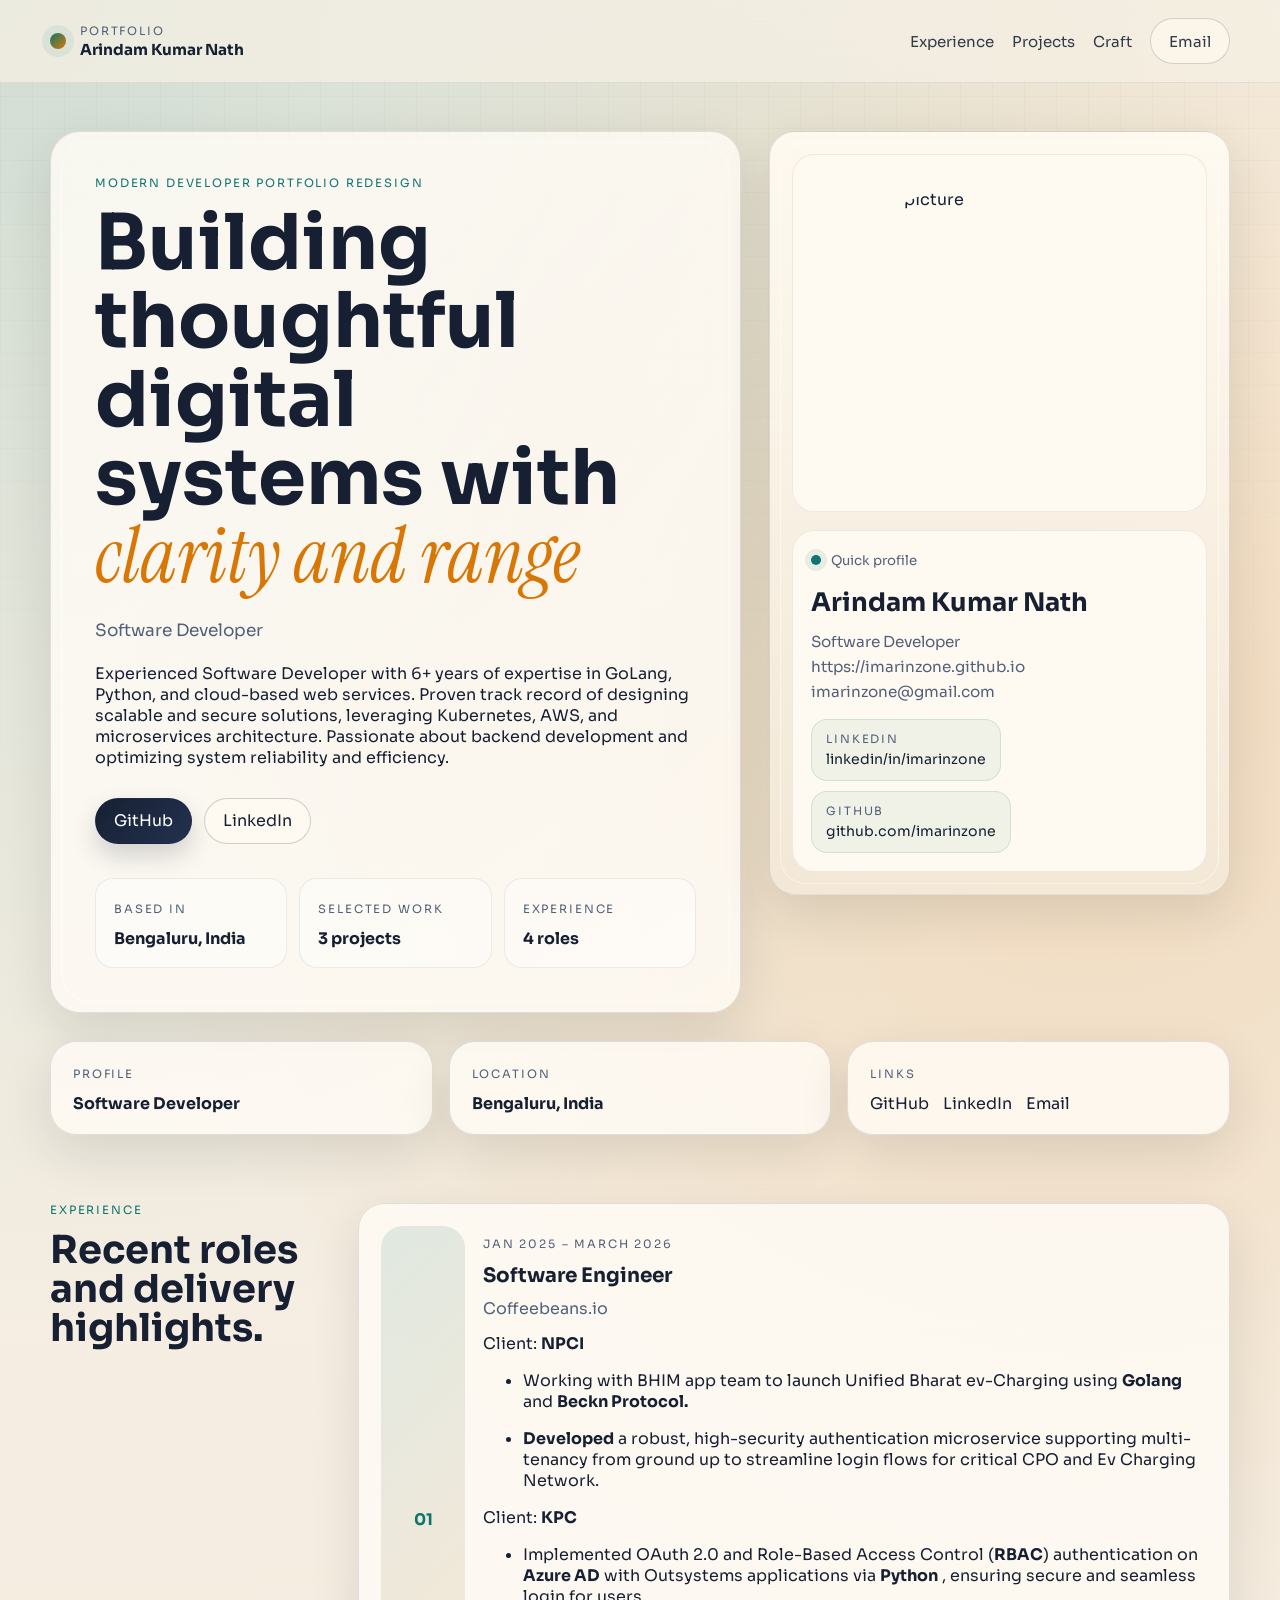
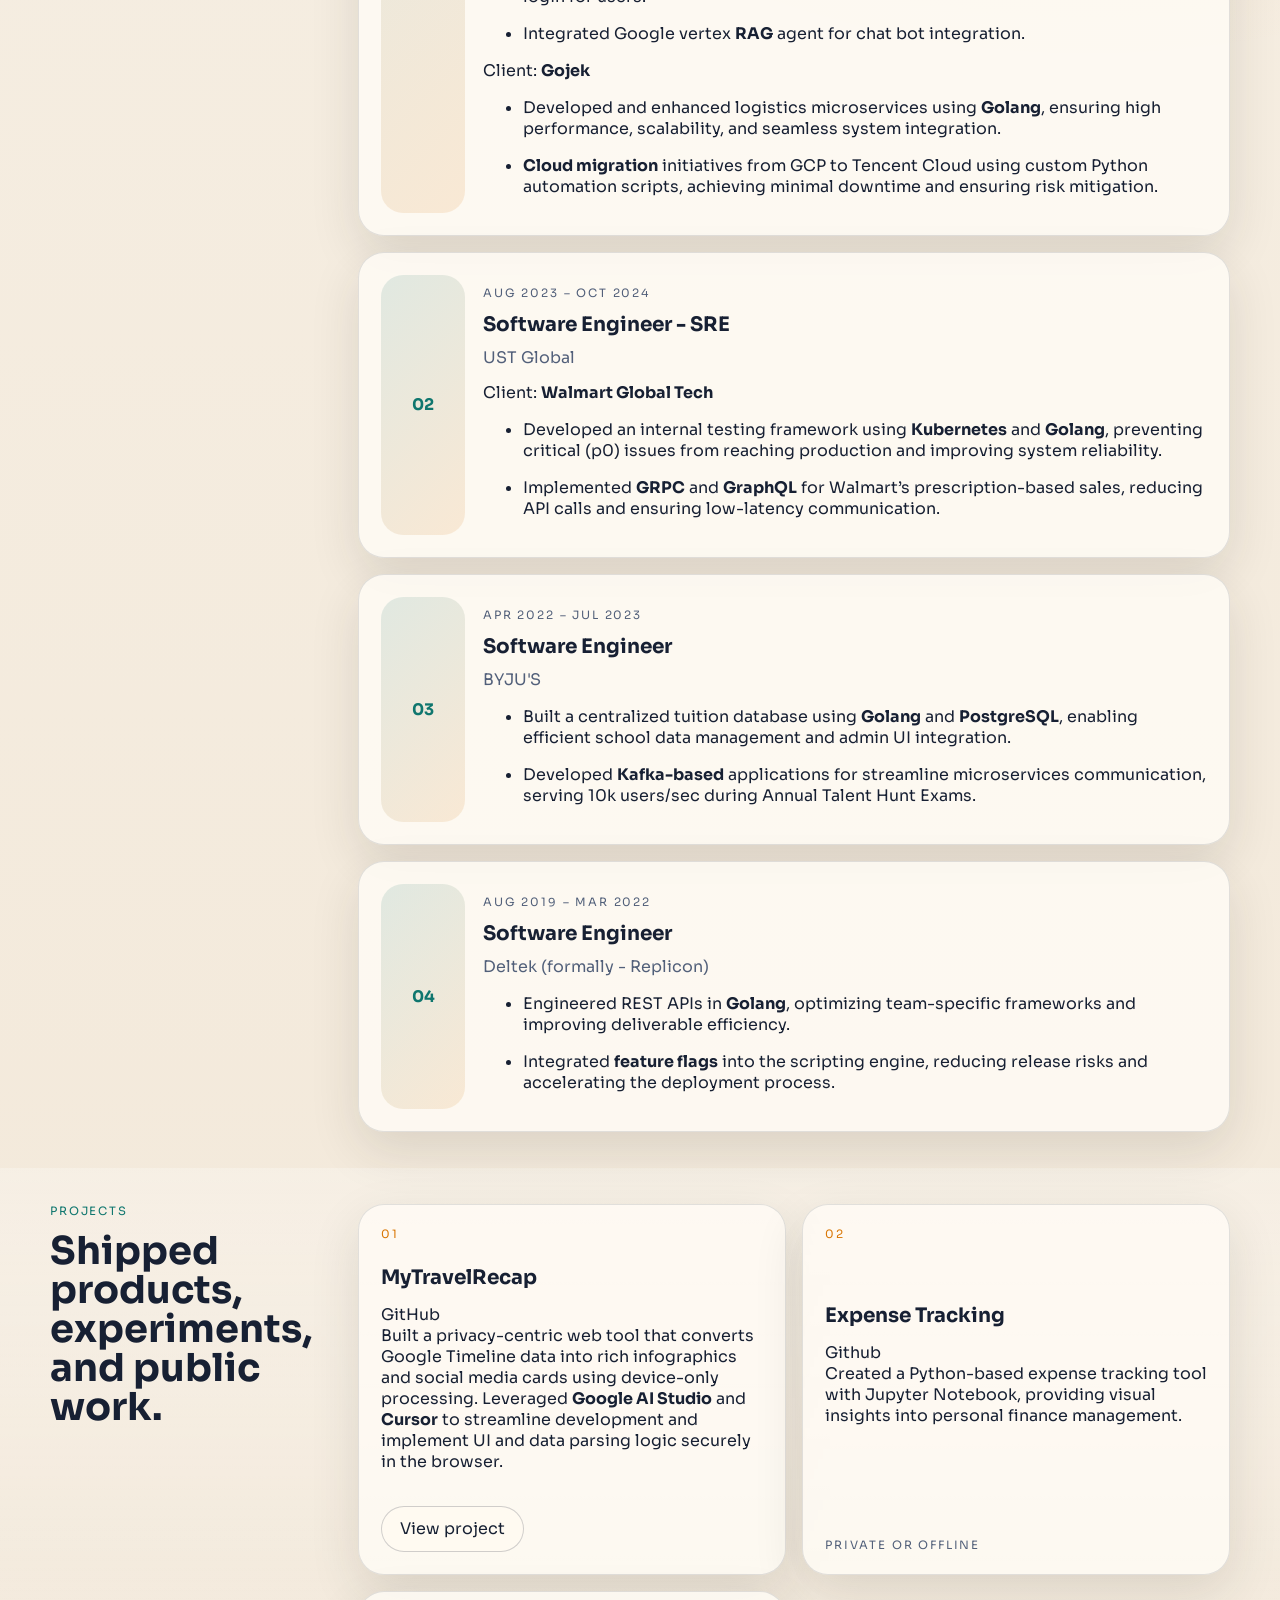
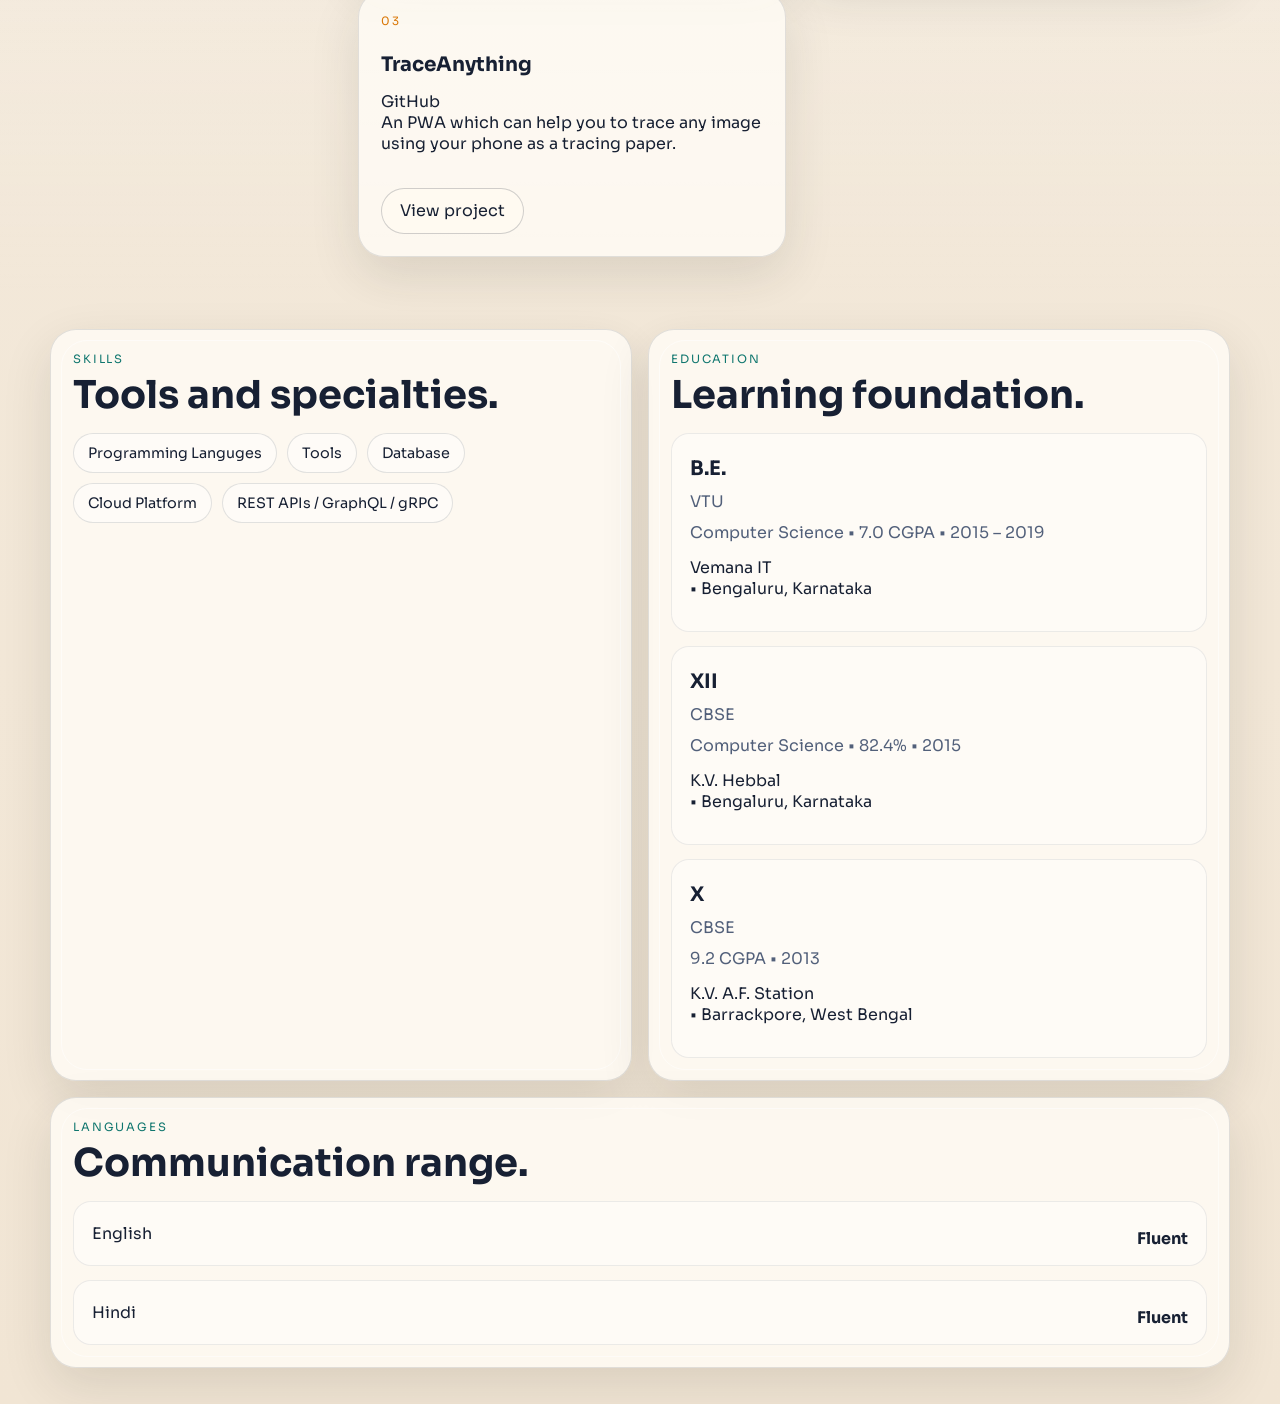
==== themes/fun-graphic/index.html @ 836cf356 "add more theme and update photos" ====
<!doctype html>
<html lang="en">
<head>
  <meta charset="utf-8" />
  <meta name="viewport" content="width=device-width, initial-scale=1" />
  <meta name="theme-color" content="#111827" />
  <title>Developer Redesign</title>
  <link rel="icon" type="image/svg+xml" href="/favicon.svg" />
  <link rel="icon" type="image/x-icon" href="/favicon.ico" />
  <link rel="preconnect" href="https://fonts.googleapis.com" />
  <link rel="preconnect" href="https://fonts.gstatic.com" crossorigin />
  <link href="https://fonts.googleapis.com/css2?family=Instrument+Serif:ital@0;1&family=Sora:wght@400;500;600;700;800&display=swap" rel="stylesheet" />
  <link rel="stylesheet" href="./styles.css" />
</head>
<body>
  <div class="page-shell">
    <header class="site-header">
      <div class="container nav-bar">
        <a class="brand" href="#top" aria-label="Jump to top">
          <span class="brand-mark"></span>
          <span class="brand-copy">
            <span class="brand-label">Portfolio</span>
            <span class="brand-name" data-name></span>
          </span>
        </a>
        <nav class="site-nav" aria-label="Primary">
          <a href="#experience">Experience</a>
          <a href="#projects">Projects</a>
          <a href="#craft">Craft</a>
          <a id="emailLink" class="nav-cta" target="_blank" rel="noopener">Email</a>
        </nav>
      </div>
    </header>

    <main id="top">
      <section class="hero-section">
        <div class="container hero-grid">
          <div class="hero-copy">
            <p class="eyebrow">Modern Developer Portfolio Redesign</p>
            <h1 class="hero-title">
              Building thoughtful digital systems with
              <span class="hero-accent">clarity and range</span>
            </h1>
            <p class="hero-headline" data-headline></p>
            <div class="hero-summary" id="summaryText"></div>
            <div class="hero-actions">
              <a id="githubLink" class="button button-primary" target="_blank" rel="noopener">GitHub</a>
              <a id="linkedinLink" class="button button-secondary" target="_blank" rel="noopener">LinkedIn</a>
            </div>
            <div class="hero-meta">
              <div class="meta-card">
                <span class="meta-label">Based in</span>
                <strong id="heroLocation"></strong>
              </div>
              <div class="meta-card">
                <span class="meta-label">Selected work</span>
                <strong id="projectCount">0 projects</strong>
              </div>
              <div class="meta-card">
                <span class="meta-label">Experience</span>
                <strong id="experienceCount">0 roles</strong>
              </div>
            </div>
          </div>

          <aside class="hero-panel">
            <div class="portrait-card">
              <div class="portrait-frame" id="profileArt"></div>
            </div>
            <div class="signal-card">
              <div class="signal-card-head">
                <span class="signal-dot"></span>
                <span>Quick profile</span>
              </div>
              <div class="signal-name" data-name></div>
              <div class="signal-lines">
                <span data-headline></span>
                <span id="signalWebsite"></span>
                <span id="signalEmail"></span>
              </div>
              <div class="profile-list" id="profilesGrid"></div>
            </div>
          </aside>
        </div>
      </section>

      <section class="strip-section">
        <div class="container strip-grid">
          <article class="strip-card">
            <span class="strip-label">Profile</span>
            <strong id="footerHeadline"></strong>
          </article>
          <article class="strip-card">
            <span class="strip-label">Location</span>
            <strong id="footerLocation"></strong>
          </article>
          <article class="strip-card">
            <span class="strip-label">Links</span>
            <div class="inline-links">
              <a id="footerGithub" target="_blank" rel="noopener">GitHub</a>
              <a id="footerLinkedin" target="_blank" rel="noopener">LinkedIn</a>
              <a id="footerEmail" target="_blank" rel="noopener">Email</a>
            </div>
          </article>
        </div>
      </section>

      <section id="experience" class="content-section">
        <div class="container section-grid">
          <div class="section-intro">
            <p class="section-kicker">Experience</p>
            <h2>Recent roles and delivery highlights.</h2>
          </div>
          <div class="section-body timeline" id="experienceList"></div>
        </div>
      </section>

      <section id="projects" class="content-section alt-surface">
        <div class="container section-grid">
          <div class="section-intro">
            <p class="section-kicker">Projects</p>
            <h2>Shipped products, experiments, and public work.</h2>
          </div>
          <div class="section-body project-grid" id="projectsGrid"></div>
        </div>
      </section>

      <section id="craft" class="content-section">
        <div class="container craft-grid">
          <section class="craft-panel">
            <div class="panel-head">
              <p class="section-kicker">Skills</p>
              <h2>Tools and specialties.</h2>
            </div>
            <div class="skills-cloud" id="skillsCloud"></div>
          </section>

          <section class="craft-panel">
            <div class="panel-head">
              <p class="section-kicker">Education</p>
              <h2>Learning foundation.</h2>
            </div>
            <div class="education-list" id="educationList"></div>
          </section>

          <section class="craft-panel craft-panel-wide">
            <div class="panel-head">
              <p class="section-kicker">Languages</p>
              <h2>Communication range.</h2>
            </div>
            <div class="language-list" id="languagesList"></div>
          </section>
        </div>
      </section>
    </main>
  </div>

  <script src="../../config.js"></script>
  <script src="../../src/rxresume.js"></script>
  <script src="./app.js"></script>
</body>
</html>
---- themes/fun-graphic/styles.css ----
:root {
  --bg: #f5efe4;
  --bg-alt: #eadfcd;
  --surface: rgba(255, 252, 246, 0.82);
  --surface-strong: #fffaf1;
  --ink: #172033;
  --muted: #52607a;
  --line: rgba(23, 32, 51, 0.12);
  --line-strong: rgba(23, 32, 51, 0.2);
  --accent: #0f766e;
  --accent-soft: rgba(15, 118, 110, 0.12);
  --accent-warm: #d97706;
  --shadow: 0 18px 50px rgba(44, 39, 31, 0.12);
  --radius-lg: 30px;
  --radius-md: 20px;
  --radius-sm: 14px;
  --container: min(1180px, calc(100vw - 40px));
}

* {
  box-sizing: border-box;
}

html {
  scroll-behavior: smooth;
}

body {
  margin: 0;
  min-height: 100vh;
  font-family: Sora, "Segoe UI", sans-serif;
  color: var(--ink);
  background:
    radial-gradient(circle at top left, rgba(15, 118, 110, 0.16), transparent 28%),
    radial-gradient(circle at 85% 15%, rgba(217, 119, 6, 0.18), transparent 24%),
    linear-gradient(180deg, #f7f1e7 0%, #f1e5d4 100%);
}

body::before {
  content: "";
  position: fixed;
  inset: 0;
  background-image:
    linear-gradient(rgba(23, 32, 51, 0.04) 1px, transparent 1px),
    linear-gradient(90deg, rgba(23, 32, 51, 0.04) 1px, transparent 1px);
  background-size: 32px 32px;
  mask-image: linear-gradient(180deg, rgba(0, 0, 0, 0.62), transparent 90%);
  pointer-events: none;
}

a {
  color: inherit;
  text-decoration: none;
}

img {
  max-width: 100%;
}

.page-shell {
  position: relative;
  overflow: hidden;
}

.container {
  width: var(--container);
  margin: 0 auto;
}

.site-header {
  position: sticky;
  top: 0;
  z-index: 20;
  backdrop-filter: blur(18px);
  background: rgba(245, 239, 228, 0.76);
  border-bottom: 1px solid rgba(23, 32, 51, 0.08);
}

.nav-bar {
  display: flex;
  align-items: center;
  justify-content: space-between;
  gap: 24px;
  padding: 18px 0;
}

.brand {
  display: inline-flex;
  align-items: center;
  gap: 14px;
}

.brand-mark {
  width: 16px;
  height: 16px;
  border-radius: 50%;
  background: linear-gradient(135deg, var(--accent), var(--accent-warm));
  box-shadow: 0 0 0 8px rgba(15, 118, 110, 0.08);
}

.brand-copy {
  display: grid;
  gap: 2px;
}

.brand-label,
.eyebrow,
.section-kicker,
.strip-label,
.meta-label,
.timeline-period,
.profile-network,
.project-index,
.project-status {
  text-transform: uppercase;
  letter-spacing: 0.16em;
  font-size: 0.72rem;
}

.brand-label,
.meta-label,
.strip-label,
.timeline-period,
.project-status,
.profile-network {
  color: var(--muted);
}

.brand-name {
  font-size: 0.95rem;
  font-weight: 700;
}

.site-nav {
  display: flex;
  align-items: center;
  gap: 18px;
  font-size: 0.94rem;
}

.site-nav a {
  opacity: 0.88;
}

.site-nav a:hover,
.inline-links a:hover,
.project-link:hover,
.timeline-company a:hover,
.profile-chip:hover {
  color: var(--accent);
}

.nav-cta,
.button {
  display: inline-flex;
  align-items: center;
  justify-content: center;
  min-height: 46px;
  padding: 0 18px;
  border-radius: 999px;
  border: 1px solid var(--line-strong);
  transition: transform 160ms ease, background-color 160ms ease, border-color 160ms ease, color 160ms ease;
}

.nav-cta:hover,
.button:hover {
  transform: translateY(-1px);
}

.button-primary {
  background: linear-gradient(135deg, var(--ink), #23314f);
  color: #fff;
  border-color: transparent;
  box-shadow: 0 12px 24px rgba(23, 32, 51, 0.18);
}

.button-secondary,
.nav-cta {
  background: rgba(255, 250, 241, 0.64);
}

.is-disabled {
  opacity: 0.45;
  pointer-events: none;
}

.hero-section {
  padding: 48px 0 28px;
}

.hero-grid {
  display: grid;
  grid-template-columns: minmax(0, 1.2fr) minmax(320px, 0.8fr);
  gap: 28px;
  align-items: start;
}

.hero-copy,
.hero-panel,
.strip-card,
.timeline-item,
.project-card,
.craft-panel {
  position: relative;
  border: 1px solid var(--line);
  background: var(--surface);
  box-shadow: var(--shadow);
}

.hero-copy {
  padding: 44px;
  border-radius: var(--radius-lg);
}

.hero-copy::after,
.hero-panel::after,
.craft-panel::after {
  content: "";
  position: absolute;
  inset: 10px;
  border-radius: inherit;
  border: 1px solid rgba(255, 255, 255, 0.5);
  pointer-events: none;
}

.hero-panel,
.craft-panel,
.timeline-item,
.project-card,
.strip-card {
  border-radius: 26px;
}

.eyebrow,
.section-kicker {
  color: var(--accent);
  margin: 0 0 14px;
}

.hero-title,
.section-intro h2,
.panel-head h2 {
  margin: 0;
  font-weight: 700;
  line-height: 1.02;
}

.hero-title {
  font-size: clamp(3.1rem, 6vw, 6rem);
  max-width: 10ch;
}

.hero-accent {
  display: inline-block;
  font-family: "Instrument Serif", Georgia, serif;
  font-style: italic;
  font-weight: 400;
  color: var(--accent-warm);
}

.hero-headline {
  margin: 24px 0 0;
  max-width: 48ch;
  font-size: 1.06rem;
  color: var(--muted);
}

.hero-summary {
  margin-top: 22px;
  max-width: 62ch;
  color: var(--ink);
}

.hero-summary p {
  margin: 0;
}

.hero-actions {
  display: flex;
  flex-wrap: wrap;
  gap: 12px;
  margin-top: 30px;
}

.hero-meta {
  display: grid;
  grid-template-columns: repeat(3, minmax(0, 1fr));
  gap: 12px;
  margin-top: 34px;
}

.meta-card {
  padding: 18px;
  background: rgba(255, 255, 255, 0.42);
  border: 1px solid rgba(23, 32, 51, 0.08);
  border-radius: 18px;
}

.meta-card strong {
  display: block;
  margin-top: 10px;
  font-size: 1rem;
}

.hero-panel {
  display: grid;
  gap: 18px;
  padding: 22px;
  background: linear-gradient(180deg, rgba(255, 250, 241, 0.94), rgba(244, 234, 219, 0.78));
}

.portrait-card,
.signal-card {
  border-radius: 22px;
  background: var(--surface-strong);
  border: 1px solid rgba(23, 32, 51, 0.08);
}

.portrait-card {
  padding: 18px;
}

.portrait-frame {
  min-height: 320px;
  display: grid;
  place-items: center;
  border-radius: 0;
  background: transparent;
  overflow: hidden;
}

.portrait-media {
  max-width: 100%;
  overflow: hidden;
}

.signal-card {
  padding: 18px;
}

.signal-card-head {
  display: inline-flex;
  align-items: center;
  gap: 10px;
  color: var(--muted);
  font-size: 0.83rem;
}

.signal-dot {
  width: 10px;
  height: 10px;
  border-radius: 50%;
  background: var(--accent);
  box-shadow: 0 0 0 6px rgba(15, 118, 110, 0.1);
}

.signal-name {
  margin-top: 16px;
  font-size: 1.6rem;
  font-weight: 700;
}

.signal-lines {
  display: grid;
  gap: 6px;
  margin-top: 14px;
  color: var(--muted);
  font-size: 0.95rem;
}

.profile-list {
  display: flex;
  flex-wrap: wrap;
  gap: 10px;
  margin-top: 18px;
}

.profile-chip {
  display: grid;
  gap: 4px;
  min-width: 130px;
  padding: 12px 14px;
  border-radius: 16px;
  background: rgba(15, 118, 110, 0.06);
  border: 1px solid rgba(15, 118, 110, 0.14);
}

.profile-handle {
  font-size: 0.88rem;
  word-break: break-word;
}

.strip-section {
  padding: 0 0 32px;
}

.strip-grid {
  display: grid;
  grid-template-columns: repeat(3, minmax(0, 1fr));
  gap: 16px;
}

.strip-card {
  padding: 20px 22px;
}

.strip-card strong,
.inline-links {
  display: block;
  margin-top: 10px;
}

.inline-links {
  display: flex;
  flex-wrap: wrap;
  gap: 14px;
}

.content-section {
  padding: 36px 0;
}

.alt-surface {
  background: linear-gradient(180deg, rgba(255, 255, 255, 0.28), rgba(255, 255, 255, 0));
}

.section-grid {
  display: grid;
  grid-template-columns: minmax(220px, 280px) minmax(0, 1fr);
  gap: 28px;
}

.section-intro {
  position: sticky;
  top: 98px;
  align-self: start;
}

.section-intro h2,
.panel-head h2 {
  font-size: clamp(1.8rem, 3vw, 2.8rem);
}

.section-body {
  min-width: 0;
}

.timeline {
  display: grid;
  gap: 16px;
}

.timeline-item {
  display: grid;
  grid-template-columns: 84px minmax(0, 1fr);
  gap: 18px;
  padding: 22px;
}

.timeline-marker {
  display: grid;
  place-items: center;
  min-height: 84px;
  border-radius: 22px;
  background: linear-gradient(135deg, rgba(15, 118, 110, 0.12), rgba(217, 119, 6, 0.12));
  font-weight: 700;
  color: var(--accent);
}

.timeline-head h3,
.project-card h3,
.education-item h3 {
  margin: 6px 0 0;
  font-size: 1.25rem;
}

.timeline-company,
.education-school,
.education-meta,
.language-row strong {
  margin: 10px 0 0;
}

.timeline-company,
.education-school,
.education-meta {
  color: var(--muted);
}

.timeline-body,
.project-description,
.education-description {
  margin-top: 14px;
}

.timeline-body p:first-child,
.project-description p:first-child,
.education-description p:first-child {
  margin-top: 0;
}

.project-grid {
  display: grid;
  grid-template-columns: repeat(2, minmax(0, 1fr));
  gap: 16px;
}

.project-card {
  display: grid;
  gap: 18px;
  padding: 22px;
  min-height: 260px;
}

.project-index {
  color: var(--accent-warm);
}

.project-body {
  align-self: start;
}

.project-footer {
  display: flex;
  align-items: end;
  justify-content: space-between;
  margin-top: auto;
}

.craft-grid {
  display: grid;
  grid-template-columns: repeat(2, minmax(0, 1fr));
  gap: 16px;
}

.craft-panel {
  padding: 22px;
}

.craft-panel-wide {
  grid-column: 1 / -1;
}

.panel-head {
  margin-bottom: 18px;
}

.panel-head .section-kicker {
  margin-bottom: 10px;
}

.skills-cloud {
  display: flex;
  flex-wrap: wrap;
  gap: 10px;
}

.skill-pill {
  padding: 10px 14px;
  border-radius: 999px;
  border: 1px solid rgba(23, 32, 51, 0.12);
  background: rgba(255, 255, 255, 0.44);
  font-size: 0.9rem;
}

.education-list,
.language-list {
  display: grid;
  gap: 14px;
}

.education-item,
.language-row {
  padding: 16px 18px;
  border-radius: 18px;
  background: rgba(255, 255, 255, 0.42);
  border: 1px solid rgba(23, 32, 51, 0.08);
}

.language-row {
  display: flex;
  align-items: center;
  justify-content: space-between;
  gap: 18px;
}

@media (max-width: 980px) {
  .hero-grid,
  .section-grid,
  .craft-grid,
  .strip-grid,
  .project-grid,
  .hero-meta {
    grid-template-columns: 1fr;
  }

  .section-intro {
    position: static;
  }

  .site-nav {
    flex-wrap: wrap;
    justify-content: flex-end;
  }

  .hero-title {
    max-width: none;
  }
}

@media (max-width: 720px) {
  .container {
    width: min(100vw - 24px, 100%);
  }

  .nav-bar,
  .site-nav {
    align-items: flex-start;
  }

  .nav-bar {
    flex-direction: column;
  }

  .site-nav {
    width: 100%;
    justify-content: flex-start;
  }

  .hero-copy,
  .hero-panel,
  .timeline-item,
  .project-card,
  .craft-panel,
  .strip-card {
    border-radius: 22px;
  }

  .hero-copy {
    padding: 28px 22px;
  }

  .hero-title {
    font-size: clamp(2.5rem, 13vw, 3.8rem);
  }

  .timeline-item {
    grid-template-columns: 1fr;
  }

  .timeline-marker {
    min-height: auto;
    padding: 14px;
    justify-self: start;
    min-width: 74px;
  }

  .portrait-frame {
    min-height: 260px;
  }

  .language-row {
    flex-direction: column;
    align-items: flex-start;
  }
}

@media (prefers-reduced-motion: reduce) {
  html {
    scroll-behavior: auto;
  }

  *,
  *::before,
  *::after {
    transition: none !important;
    animation: none !important;
  }
}
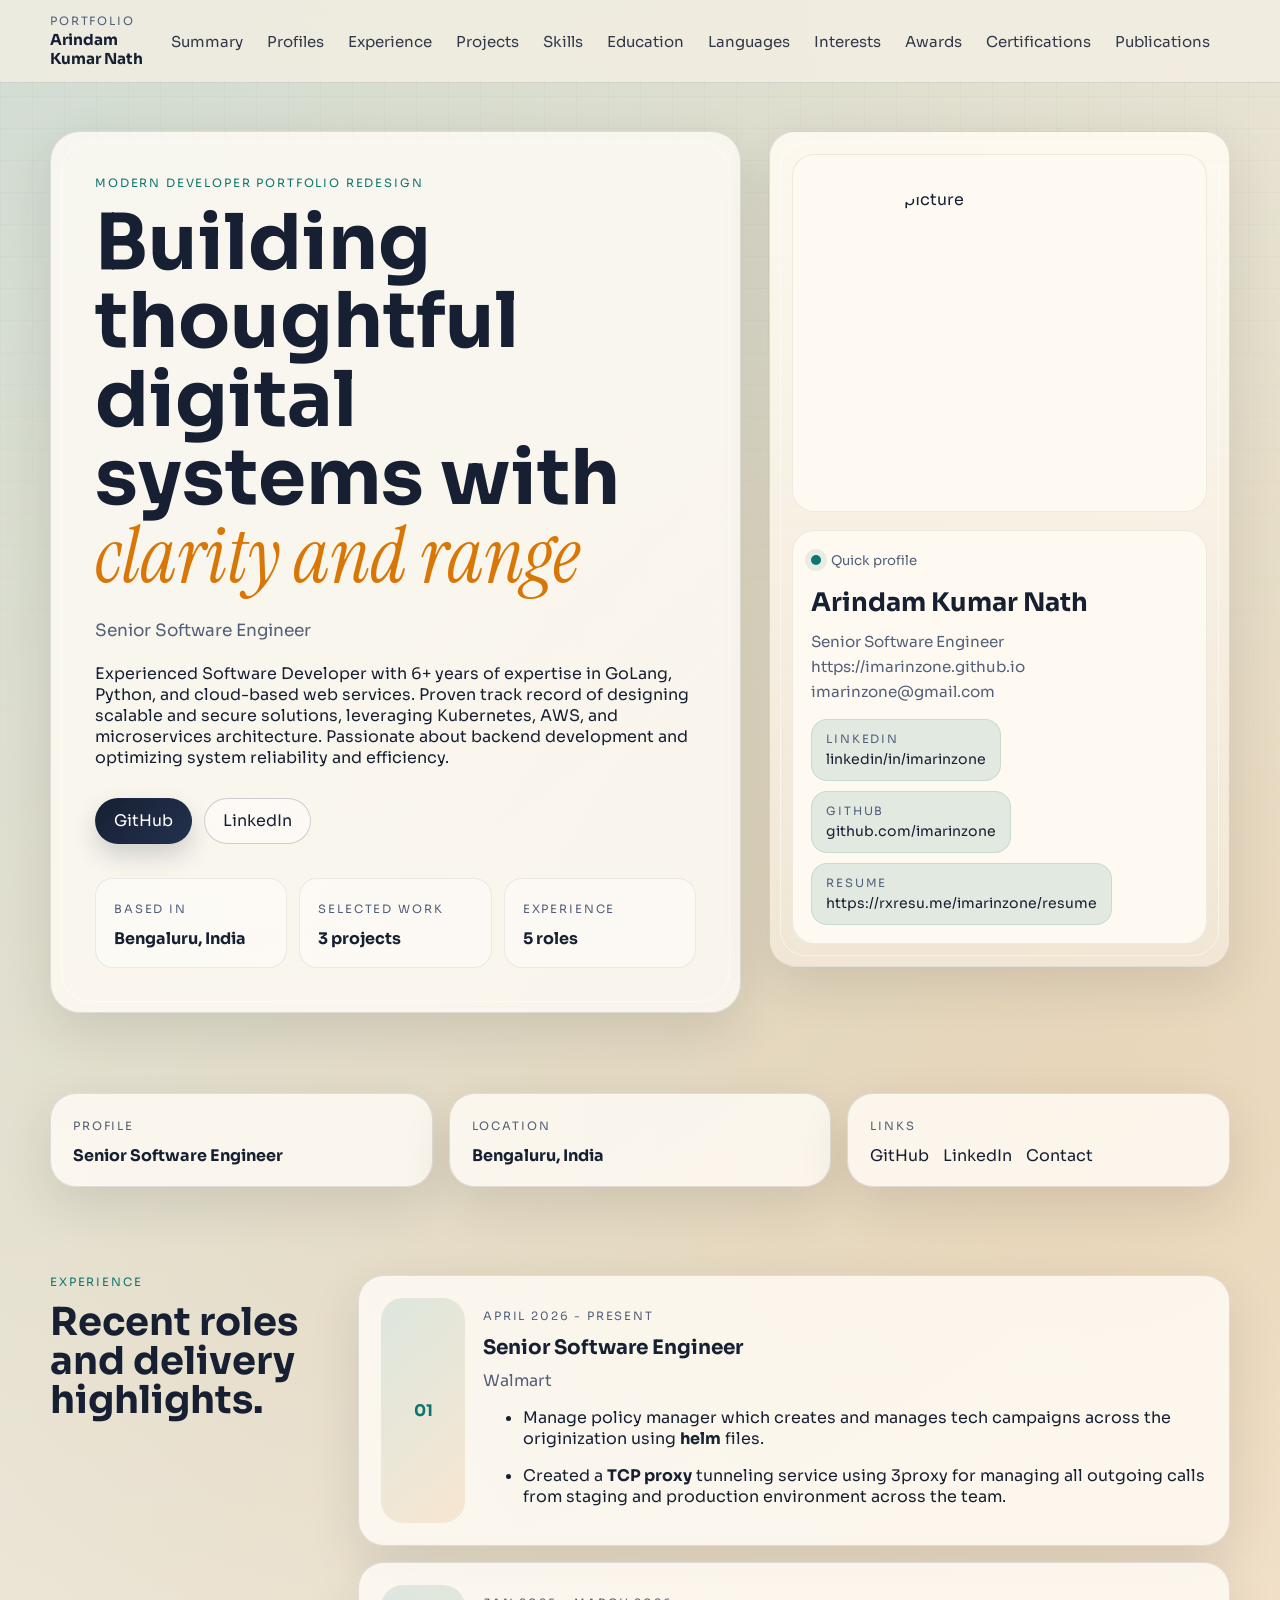
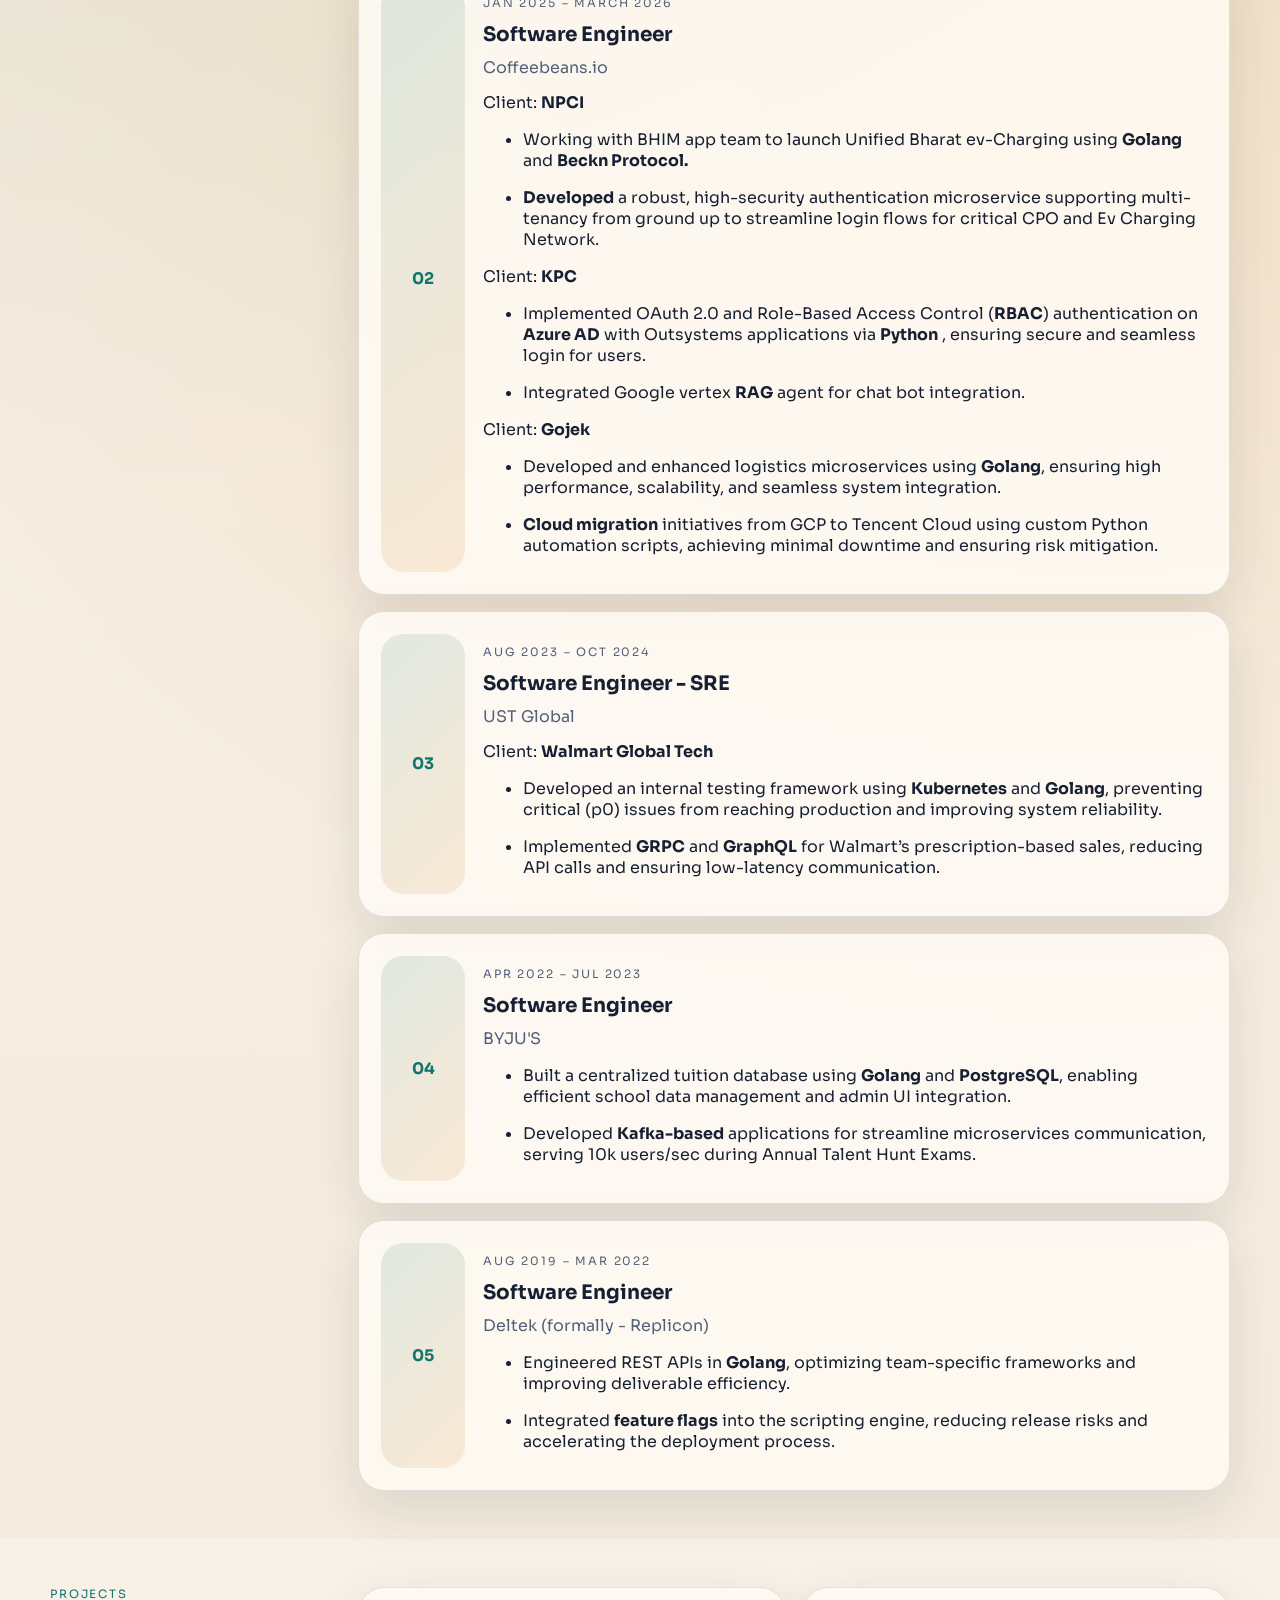
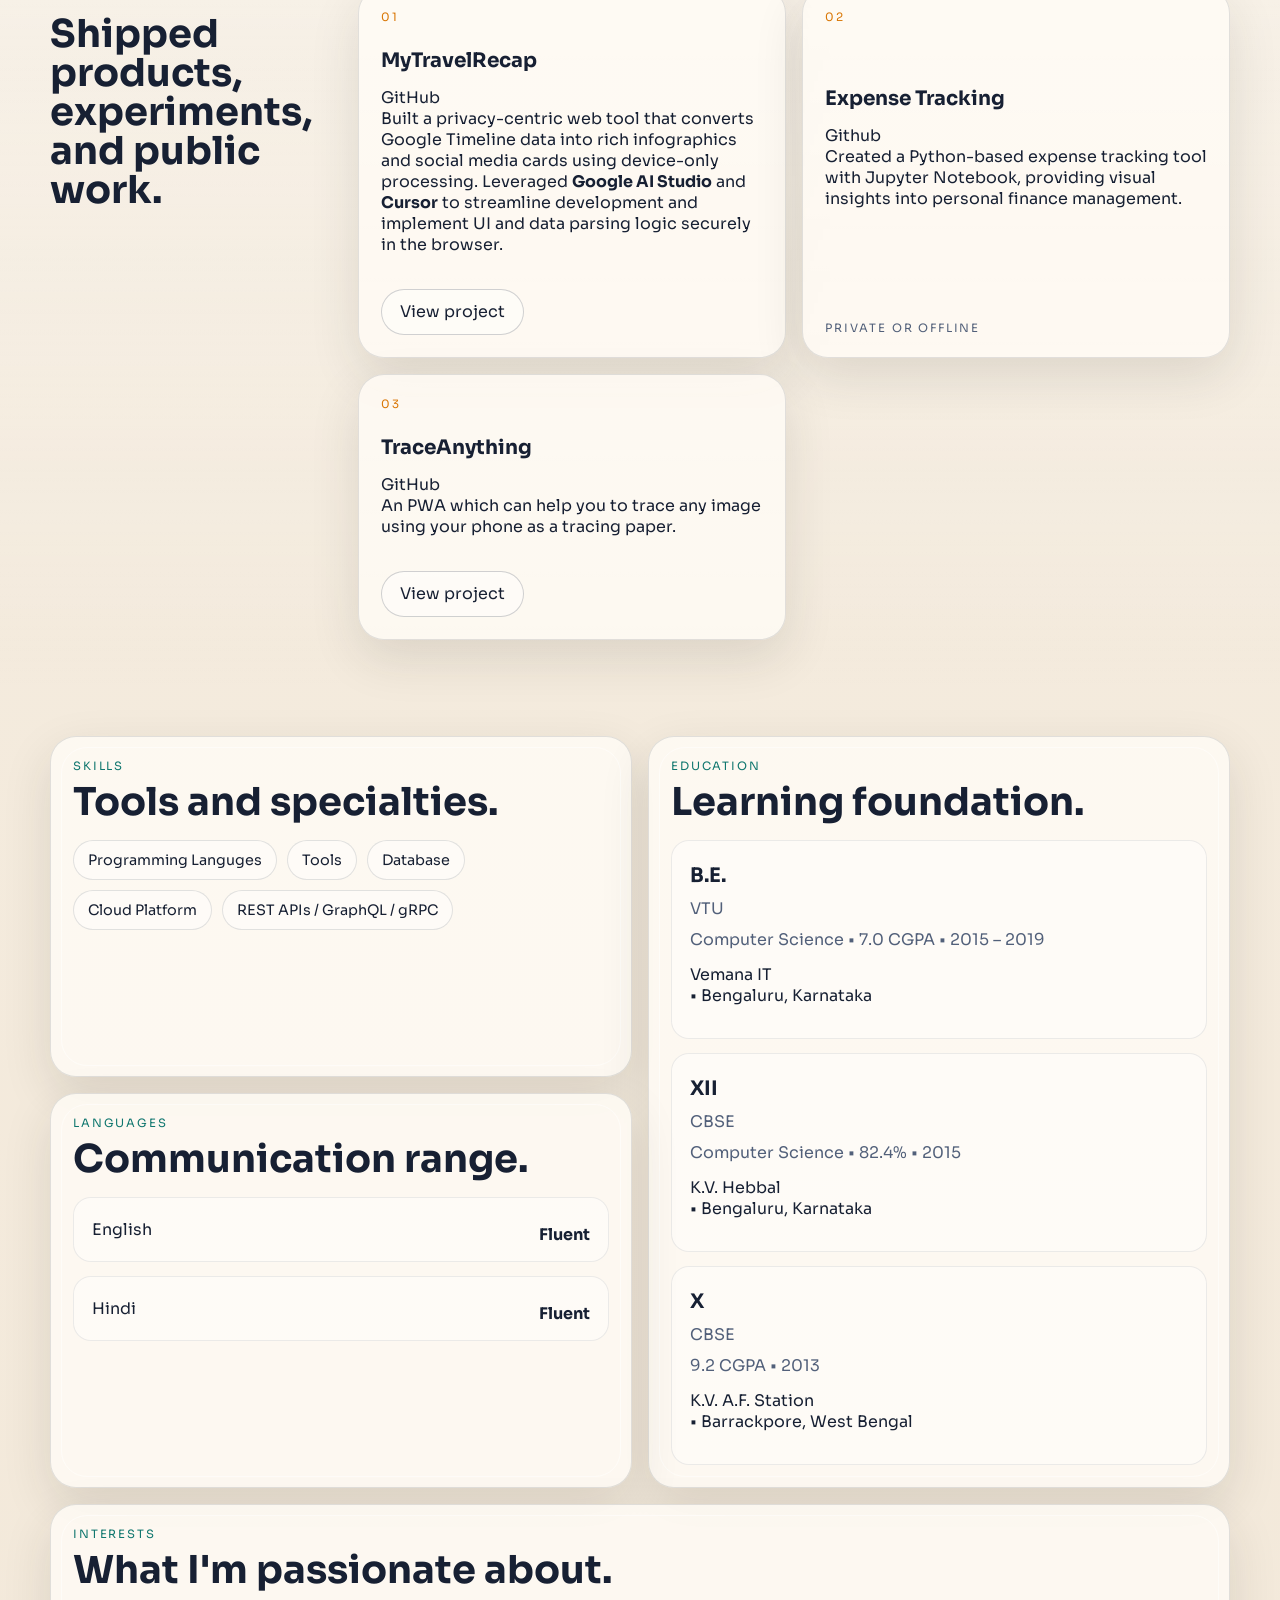
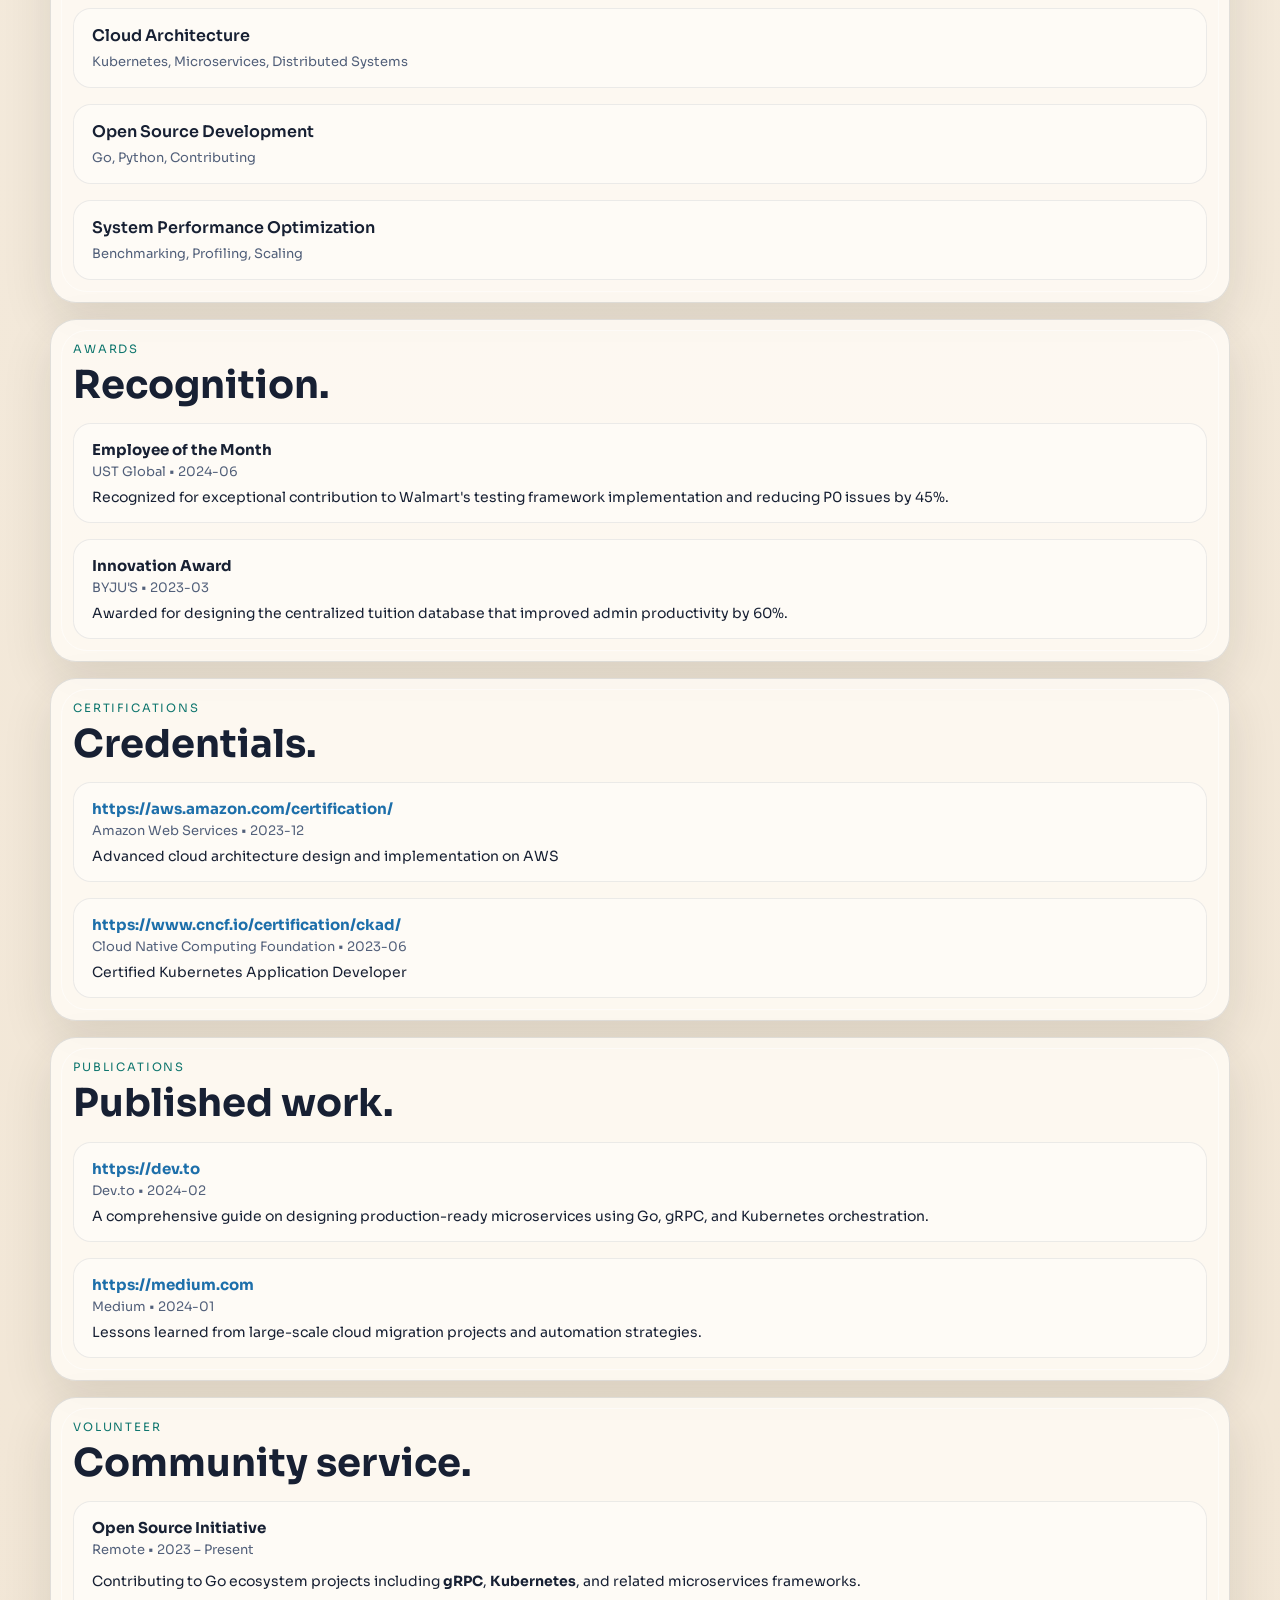
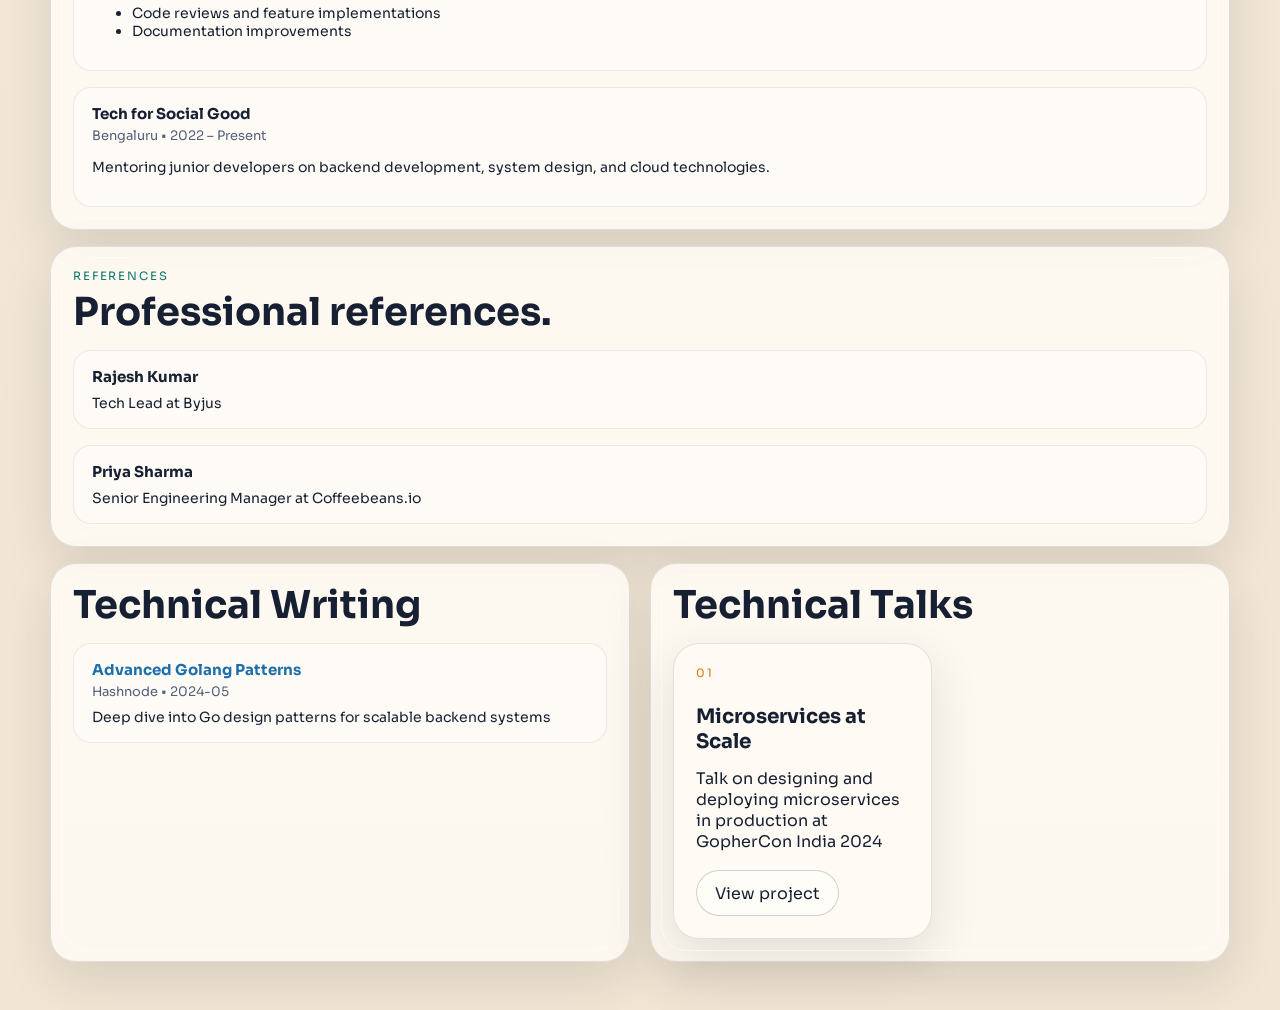
==== commit b921560a: "update themes Co-authored-by: Copilot <copilot@github.com>" ====
--- a/themes/fun-graphic/index.html
+++ b/themes/fun-graphic/index.html
@@ -10,29 +10,32 @@
   <link rel="preconnect" href="https://fonts.googleapis.com" />
   <link rel="preconnect" href="https://fonts.gstatic.com" crossorigin />
   <link href="https://fonts.googleapis.com/css2?family=Instrument+Serif:ital@0;1&family=Sora:wght@400;500;600;700;800&display=swap" rel="stylesheet" />
-  <link rel="stylesheet" href="./styles.css" />
+  <link rel="stylesheet" href="./style.css" />
 </head>
 <body>
   <div class="page-shell">
     <header class="site-header">
       <div class="container nav-bar">
         <a class="brand" href="#top" aria-label="Jump to top">
-          <span class="brand-mark"></span>
           <span class="brand-copy">
             <span class="brand-label">Portfolio</span>
             <span class="brand-name" data-name></span>
           </span>
         </a>
+        <button class="nav-toggle" aria-label="Toggle navigation menu" aria-expanded="false">☰</button>
         <nav class="site-nav" aria-label="Primary">
-          <a href="#experience">Experience</a>
-          <a href="#projects">Projects</a>
-          <a href="#craft">Craft</a>
+          <div class="theme-toggle" role="radiogroup" aria-label="Color theme">
+            <button class="theme-opt" data-theme="dark" aria-label="Dark theme" title="Dark">🌙</button>
+            <button class="theme-opt is-active" data-theme="system" aria-label="System theme" title="System">⬡</button>
+            <button class="theme-opt" data-theme="light" aria-label="Light theme" title="Light">☀</button>
+          </div>
           <a id="emailLink" class="nav-cta" target="_blank" rel="noopener">Email</a>
         </nav>
       </div>
     </header>
 
     <main id="top">
+      <div id="summarySection"></div>
       <section class="hero-section">
         <div class="container hero-grid">
           <div class="hero-copy">
@@ -78,6 +81,7 @@
                 <span id="signalWebsite"></span>
                 <span id="signalEmail"></span>
               </div>
+              <div id="profilesSection"></div>
               <div class="profile-list" id="profilesGrid"></div>
             </div>
           </aside>
@@ -105,6 +109,7 @@
         </div>
       </section>
 
+      <div id="experienceSection"></div>
       <section id="experience" class="content-section">
         <div class="container section-grid">
           <div class="section-intro">
@@ -115,6 +120,7 @@
         </div>
       </section>
 
+      <div id="projectsSection"></div>
       <section id="projects" class="content-section alt-surface">
         <div class="container section-grid">
           <div class="section-intro">
@@ -127,7 +133,8 @@
 
       <section id="craft" class="content-section">
         <div class="container craft-grid">
-          <section class="craft-panel">
+          <div id="skillsSection"></div>
+          <section class="craft-panel" id="skills-section">
             <div class="panel-head">
               <p class="section-kicker">Skills</p>
               <h2>Tools and specialties.</h2>
@@ -135,7 +142,8 @@
             <div class="skills-cloud" id="skillsCloud"></div>
           </section>
 
-          <section class="craft-panel">
+          <div id="educationSection"></div>
+          <section class="craft-panel" id="education-section" style="grid-row: span 2;">
             <div class="panel-head">
               <p class="section-kicker">Education</p>
               <h2>Learning foundation.</h2>
@@ -143,13 +151,70 @@
             <div class="education-list" id="educationList"></div>
           </section>
 
-          <section class="craft-panel craft-panel-wide">
+          <div id="languagesSection"></div>
+          <section class="craft-panel" id="languages-section">
             <div class="panel-head">
               <p class="section-kicker">Languages</p>
               <h2>Communication range.</h2>
             </div>
             <div class="language-list" id="languagesList"></div>
           </section>
+
+          <div id="interestsSection"></div>
+          <section class="craft-panel craft-panel-wide" id="interests-section">
+            <div class="panel-head">
+              <p class="section-kicker">Interests</p>
+              <h2>What I'm passionate about.</h2>
+            </div>
+            <div class="interests-list" id="interestsList"></div>
+          </section>
+
+          <div id="awardsSection"></div>
+          <section class="craft-panel craft-panel-wide" id="awards-section">
+            <div class="panel-head">
+              <p class="section-kicker">Awards</p>
+              <h2>Recognition.</h2>
+            </div>
+            <div class="awards-list" id="awardsList"></div>
+          </section>
+
+          <div id="certificationsSection"></div>
+          <section class="craft-panel craft-panel-wide" id="certifications-section">
+            <div class="panel-head">
+              <p class="section-kicker">Certifications</p>
+              <h2>Credentials.</h2>
+            </div>
+            <div class="certifications-list" id="certificationsList"></div>
+          </section>
+
+          <div id="publicationsSection"></div>
+          <section class="craft-panel craft-panel-wide" id="publications-section">
+            <div class="panel-head">
+              <p class="section-kicker">Publications</p>
+              <h2>Published work.</h2>
+            </div>
+            <div class="publications-list" id="publicationsList"></div>
+          </section>
+
+          <div id="volunteerSection"></div>
+          <section class="craft-panel craft-panel-wide" id="volunteer-section">
+            <div class="panel-head">
+              <p class="section-kicker">Volunteer</p>
+              <h2>Community service.</h2>
+            </div>
+            <div class="volunteer-list" id="volunteerList"></div>
+          </section>
+
+          <div id="referencesSection"></div>
+          <section class="craft-panel craft-panel-wide" id="references-section">
+            <div class="panel-head">
+              <p class="section-kicker">References</p>
+              <h2>Professional references.</h2>
+            </div>
+            <div class="references-list" id="referencesList"></div>
+          </section>
+
+          <div id="customSectionsContainer"></div>
         </div>
       </section>
     </main>
--- a/themes/fun-graphic/style.css
+++ b/themes/fun-graphic/style.css
@@ -0,0 +1,1181 @@
+/* ─── Design System: Light Theme (default) ─────────────────────────────── */
+:root {
+  /* Surfaces */
+  --bg: #f5efe4;
+  --bg-alt: #eadfcd;
+  --surface: rgba(255, 252, 246, 0.82);
+  --surface-strong: #fffaf1;
+  --surface-item: rgba(255, 255, 255, 0.42);
+  --surface-item-border: rgba(23, 32, 51, 0.08);
+
+  /* Typography */
+  --ink: #172033;
+  --muted: #52607a;
+  --link: #1d6faa;
+
+  /* Borders */
+  --line: rgba(23, 32, 51, 0.12);
+  --line-strong: rgba(23, 32, 51, 0.2);
+  --inner-border: rgba(255, 255, 255, 0.5);
+
+  /* Brand */
+  --accent: #0f766e;
+  --accent-soft: rgba(15, 118, 110, 0.12);
+  --accent-warm: #d97706;
+  --accent-warm-soft: rgba(217, 119, 6, 0.12);
+
+  /* Elevation */
+  --shadow: 0 18px 50px rgba(44, 39, 31, 0.12);
+
+  /* Layout */
+  --radius-lg: 30px;
+  --radius-md: 20px;
+  --radius-sm: 14px;
+  --container: min(1180px, calc(100vw - 40px));
+
+  /* Typography scale */
+  --text-xs: 0.72rem;
+  --text-sm: 0.875rem;
+  --text-base: 1rem;
+  --text-lg: 1.06rem;
+  --text-xl: 1.25rem;
+
+  /* Spacing scale */
+  --space-1: 0.25rem;
+  --space-2: 0.5rem;
+  --space-3: 0.75rem;
+  --space-4: 1rem;
+  --space-5: 1.25rem;
+  --space-6: 1.5rem;
+
+  /* Theme-specific backgrounds */
+  --body-glow-1: rgba(15, 118, 110, 0.16);
+  --body-glow-2: rgba(217, 119, 6, 0.18);
+  --bg-gradient: linear-gradient(180deg, #f7f1e7 0%, #f1e5d4 100%);
+  --header-bg: rgba(245, 239, 228, 0.76);
+  --hero-panel-bg: linear-gradient(180deg, rgba(255, 250, 241, 0.94), rgba(244, 234, 219, 0.78));
+  --alt-surface-bg: linear-gradient(180deg, rgba(255, 255, 255, 0.28), rgba(255, 255, 255, 0));
+  --timeline-marker-bg: linear-gradient(135deg, rgba(15, 118, 110, 0.12), rgba(217, 119, 6, 0.12));
+}
+
+/* ─── Design System: Dark Theme ─────────────────────────────────────────── */
+[data-theme="dark"] {
+  --bg: #141008;
+  --bg-alt: #1e1810;
+  --surface: rgba(28, 22, 12, 0.88);
+  --surface-strong: #241f12;
+  --surface-item: rgba(255, 255, 255, 0.05);
+  --surface-item-border: rgba(240, 232, 216, 0.1);
+
+  --ink: #f0e8d8;
+  --muted: #a89878;
+  --link: #60a5fa;
+
+  --line: rgba(240, 232, 216, 0.1);
+  --line-strong: rgba(240, 232, 216, 0.18);
+  --inner-border: rgba(255, 255, 255, 0.08);
+
+  --accent: #14b8a6;
+  --accent-soft: rgba(20, 184, 166, 0.15);
+  --accent-warm: #f59e0b;
+  --accent-warm-soft: rgba(245, 158, 11, 0.15);
+
+  --shadow: 0 18px 50px rgba(0, 0, 0, 0.45);
+
+  --body-glow-1: rgba(20, 184, 166, 0.12);
+  --body-glow-2: rgba(245, 158, 11, 0.12);
+  --bg-gradient: linear-gradient(180deg, #18130a 0%, #120e07 100%);
+  --header-bg: rgba(20, 16, 8, 0.82);
+  --hero-panel-bg: linear-gradient(180deg, rgba(30, 24, 12, 0.94), rgba(36, 28, 14, 0.78));
+  --alt-surface-bg: linear-gradient(180deg, rgba(255, 255, 255, 0.04), rgba(255, 255, 255, 0));
+  --timeline-marker-bg: linear-gradient(135deg, rgba(20, 184, 166, 0.14), rgba(245, 158, 11, 0.14));
+}
+
+/* ─── System Preference: Auto Dark ─────────────────────────────────────── */
+@media (prefers-color-scheme: dark) {
+  :root:not([data-theme="light"]):not([data-theme="dark"]) {
+    --bg: #141008;
+    --bg-alt: #1e1810;
+    --surface: rgba(28, 22, 12, 0.88);
+    --surface-strong: #241f12;
+    --surface-item: rgba(255, 255, 255, 0.05);
+    --surface-item-border: rgba(240, 232, 216, 0.1);
+
+    --ink: #f0e8d8;
+    --muted: #a89878;
+    --link: #60a5fa;
+
+    --line: rgba(240, 232, 216, 0.1);
+    --line-strong: rgba(240, 232, 216, 0.18);
+    --inner-border: rgba(255, 255, 255, 0.08);
+
+    --accent: #14b8a6;
+    --accent-soft: rgba(20, 184, 166, 0.15);
+    --accent-warm: #f59e0b;
+    --accent-warm-soft: rgba(245, 158, 11, 0.15);
+
+    --shadow: 0 18px 50px rgba(0, 0, 0, 0.45);
+
+    --body-glow-1: rgba(20, 184, 166, 0.12);
+    --body-glow-2: rgba(245, 158, 11, 0.12);
+    --bg-gradient: linear-gradient(180deg, #18130a 0%, #120e07 100%);
+    --header-bg: rgba(20, 16, 8, 0.82);
+    --hero-panel-bg: linear-gradient(180deg, rgba(30, 24, 12, 0.94), rgba(36, 28, 14, 0.78));
+    --alt-surface-bg: linear-gradient(180deg, rgba(255, 255, 255, 0.04), rgba(255, 255, 255, 0));
+    --timeline-marker-bg: linear-gradient(135deg, rgba(20, 184, 166, 0.14), rgba(245, 158, 11, 0.14));
+  }
+}
+
+* {
+  box-sizing: border-box;
+}
+
+html {
+  scroll-behavior: smooth;
+}
+
+body {
+  margin: 0;
+  min-height: 100vh;
+  font-family: Sora, "Segoe UI", sans-serif;
+  color: var(--ink);
+  background:
+    radial-gradient(circle at top left, var(--body-glow-1), transparent 28%),
+    radial-gradient(circle at 85% 15%, var(--body-glow-2), transparent 24%),
+    var(--bg-gradient);
+  transition: background-color 0.3s ease, color 0.3s ease;
+}
+
+body::before {
+  content: "";
+  position: fixed;
+  inset: 0;
+  background-image:
+    linear-gradient(rgba(23, 32, 51, 0.04) 1px, transparent 1px),
+    linear-gradient(90deg, rgba(23, 32, 51, 0.04) 1px, transparent 1px);
+  background-size: 32px 32px;
+  mask-image: linear-gradient(180deg, rgba(0, 0, 0, 0.62), transparent 90%);
+  pointer-events: none;
+}
+
+a {
+  color: inherit;
+  text-decoration: none;
+}
+
+img {
+  max-width: 100%;
+}
+
+.page-shell {
+  position: relative;
+  overflow: hidden;
+}
+
+.container {
+  width: var(--container);
+  margin: 0 auto;
+}
+
+.site-header {
+  position: sticky;
+  top: 0;
+  z-index: 20;
+  backdrop-filter: blur(18px);
+  background: var(--header-bg);
+  border-bottom: 1px solid var(--line);
+  transition: background-color 0.3s ease;
+}
+
+.nav-bar {
+  display: flex;
+  align-items: center;
+  justify-content: space-between;
+  gap: 24px;
+  padding: 14px 0;
+}
+
+.nav-toggle {
+  display: none;
+  background: transparent;
+  border: none;
+  font-size: 1.5rem;
+  cursor: pointer;
+  color: var(--ink);
+  padding: 6px;
+  -webkit-appearance: none;
+}
+
+.brand {
+  display: inline-flex;
+  align-items: center;
+  gap: 14px;
+}
+
+.brand-mark {
+  width: 16px;
+  height: 16px;
+  border-radius: 50%;
+  background: linear-gradient(135deg, var(--accent), var(--accent-warm));
+  box-shadow: 0 0 0 8px rgba(15, 118, 110, 0.08);
+}
+
+.brand-copy {
+  display: grid;
+  gap: 2px;
+}
+
+.brand-label,
+.eyebrow,
+.section-kicker,
+.strip-label,
+.meta-label,
+.timeline-period,
+.profile-network,
+.project-index,
+.project-status {
+  text-transform: uppercase;
+  letter-spacing: 0.16em;
+  font-size: 0.72rem;
+}
+
+.brand-label,
+.meta-label,
+.strip-label,
+.timeline-period,
+.project-status,
+.profile-network {
+  color: var(--muted);
+}
+
+.brand-name {
+  font-size: 0.95rem;
+  font-weight: 700;
+}
+
+.site-nav {
+  display: flex;
+  align-items: center;
+  gap: 24px;
+  font-size: 0.94rem;
+  overflow-x: auto;
+  overflow-y: hidden;
+  flex-wrap: nowrap;
+  scroll-behavior: smooth;
+  -webkit-overflow-scrolling: touch;
+  scrollbar-width: thin;
+  scrollbar-color: var(--line) transparent;
+}
+
+.site-nav::-webkit-scrollbar {
+  height: 4px;
+}
+
+.site-nav::-webkit-scrollbar-track {
+  background: transparent;
+}
+
+.site-nav::-webkit-scrollbar-thumb {
+  background: var(--line);
+  border-radius: 2px;
+}
+
+.site-nav::-webkit-scrollbar-thumb:hover {
+  background: var(--line-strong);
+}
+
+.site-nav a {
+  opacity: 0.88;
+  transition: opacity 0.15s ease, color 0.15s ease;
+}
+
+.site-nav a:hover,
+.inline-links a:hover,
+.project-link:hover,
+.timeline-company a:hover,
+.profile-chip:hover {
+  opacity: 1;
+  color: var(--accent);
+}
+
+.nav-cta,
+.button {
+  display: inline-flex;
+  align-items: center;
+  justify-content: center;
+  min-height: 46px;
+  padding: 0 18px;
+  border-radius: 999px;
+  border: 1px solid var(--line-strong);
+  transition: transform 160ms ease, background-color 160ms ease, border-color 160ms ease, color 160ms ease;
+}
+
+.nav-cta:hover,
+.button:hover {
+  transform: translateY(-1px);
+}
+
+.button-primary {
+  background: linear-gradient(135deg, var(--ink), #23314f);
+  color: #fff;
+  border-color: transparent;
+  box-shadow: 0 12px 24px rgba(23, 32, 51, 0.18);
+}
+
+.button-secondary,
+.nav-cta {
+  background: var(--surface-item);
+}
+
+.is-disabled {
+  opacity: 0.45;
+  pointer-events: none;
+}
+
+.hero-section {
+  padding: 48px 0 40px;
+}
+
+.hero-grid {
+  display: grid;
+  grid-template-columns: minmax(0, 1.2fr) minmax(320px, 0.8fr);
+  gap: 28px;
+  align-items: start;
+}
+
+.hero-copy,
+.hero-panel,
+.strip-card,
+.timeline-item,
+.project-card,
+.craft-panel {
+  position: relative;
+  border: 1px solid var(--line);
+  background: var(--surface);
+  box-shadow: var(--shadow);
+}
+
+.hero-copy {
+  padding: 44px;
+  border-radius: var(--radius-lg);
+}
+
+.hero-copy::after,
+.hero-panel::after,
+.craft-panel::after {
+  content: "";
+  position: absolute;
+  inset: 10px;
+  border-radius: inherit;
+  border: 1px solid var(--inner-border);
+  pointer-events: none;
+}
+
+.hero-panel,
+.craft-panel,
+.timeline-item,
+.project-card,
+.strip-card {
+  border-radius: 26px;
+}
+
+.eyebrow,
+.section-kicker {
+  color: var(--accent);
+  margin: 0 0 14px;
+}
+
+.hero-title,
+.section-intro h2,
+.panel-head h2 {
+  margin: 0;
+  font-weight: 700;
+  line-height: 1.02;
+}
+
+.hero-title {
+  font-size: clamp(3.1rem, 6vw, 6rem);
+  max-width: 10ch;
+}
+
+.hero-accent {
+  display: inline-block;
+  font-family: "Instrument Serif", Georgia, serif;
+  font-style: italic;
+  font-weight: 400;
+  color: var(--accent-warm);
+}
+
+.hero-headline {
+  margin: 24px 0 0;
+  max-width: 48ch;
+  font-size: 1.06rem;
+  color: var(--muted);
+}
+
+.hero-summary {
+  margin-top: 22px;
+  max-width: 62ch;
+  color: var(--ink);
+}
+
+.hero-summary p {
+  margin: 0;
+}
+
+.hero-actions {
+  display: flex;
+  flex-wrap: wrap;
+  gap: 12px;
+  margin-top: 30px;
+}
+
+.hero-meta {
+  display: grid;
+  grid-template-columns: repeat(3, minmax(0, 1fr));
+  gap: 12px;
+  margin-top: 34px;
+}
+
+.meta-card {
+  padding: 18px;
+  background: var(--surface-item);
+  border: 1px solid var(--surface-item-border);
+  border-radius: 18px;
+}
+
+.meta-card strong {
+  display: block;
+  margin-top: 10px;
+  font-size: 1rem;
+}
+
+.hero-panel {
+  display: grid;
+  gap: 18px;
+  padding: 22px;
+  background: var(--hero-panel-bg);
+}
+
+.portrait-card,
+.signal-card {
+  border-radius: 22px;
+  background: var(--surface-strong);
+  border: 1px solid var(--surface-item-border);
+}
+
+.portrait-card {
+  padding: 18px;
+}
+
+.portrait-frame {
+  min-height: 320px;
+  display: grid;
+  place-items: center;
+  border-radius: 0;
+  background: transparent;
+  overflow: hidden;
+}
+
+.portrait-media {
+  max-width: 100%;
+  overflow: hidden;
+}
+
+.signal-card {
+  padding: 18px;
+}
+
+.signal-card-head {
+  display: inline-flex;
+  align-items: center;
+  gap: 10px;
+  color: var(--muted);
+  font-size: 0.83rem;
+}
+
+.signal-dot {
+  width: 10px;
+  height: 10px;
+  border-radius: 50%;
+  background: var(--accent);
+  box-shadow: 0 0 0 6px rgba(15, 118, 110, 0.1);
+}
+
+.signal-name {
+  margin-top: 16px;
+  font-size: 1.6rem;
+  font-weight: 700;
+}
+
+.signal-lines {
+  display: grid;
+  gap: 6px;
+  margin-top: 14px;
+  color: var(--muted);
+  font-size: 0.95rem;
+}
+
+.profile-list {
+  display: flex;
+  flex-wrap: wrap;
+  gap: 10px;
+  margin-top: 18px;
+}
+
+.profile-chip {
+  display: grid;
+  gap: 4px;
+  min-width: 130px;
+  padding: 12px 14px;
+  border-radius: 16px;
+  background: var(--accent-soft);
+  border: 1px solid var(--accent-soft);
+}
+
+.profile-handle {
+  font-size: 0.88rem;
+  word-break: break-word;
+}
+
+.strip-section {
+  padding: 40px 0;
+}
+
+.strip-grid {
+  display: grid;
+  grid-template-columns: repeat(3, minmax(0, 1fr));
+  gap: 16px;
+}
+
+.strip-card {
+  padding: 20px 22px;
+}
+
+.strip-card strong,
+.inline-links {
+  display: block;
+  margin-top: 10px;
+}
+
+.inline-links {
+  display: flex;
+  flex-wrap: wrap;
+  gap: 14px;
+}
+
+.content-section {
+  padding: 48px 0;
+}
+
+.alt-surface {
+  background: var(--alt-surface-bg);
+}
+
+.section-grid {
+  display: grid;
+  grid-template-columns: minmax(220px, 280px) minmax(0, 1fr);
+  gap: 28px;
+}
+
+.section-intro {
+  position: sticky;
+  top: 80px;
+  align-self: start;
+}
+
+.section-intro h2,
+.panel-head h2 {
+  font-size: clamp(1.8rem, 3vw, 2.8rem);
+}
+
+.section-body {
+  min-width: 0;
+}
+
+.timeline {
+  display: grid;
+  gap: 16px;
+}
+
+.timeline-item {
+  display: grid;
+  grid-template-columns: 84px minmax(0, 1fr);
+  gap: 18px;
+  padding: 22px;
+}
+
+.timeline-marker {
+  display: grid;
+  place-items: center;
+  min-height: 84px;
+  border-radius: 22px;
+  background: var(--timeline-marker-bg);
+  font-weight: 700;
+  color: var(--accent);
+}
+
+.timeline-head h3,
+.project-card h3,
+.education-item h3 {
+  margin: 6px 0 0;
+  font-size: 1.25rem;
+}
+
+.timeline-company,
+.education-school,
+.education-meta,
+.language-row strong {
+  margin: 10px 0 0;
+}
+
+.timeline-company,
+.education-school,
+.education-meta {
+  color: var(--muted);
+}
+
+.timeline-body,
+.project-description,
+.education-description {
+  margin-top: 14px;
+}
+
+.timeline-body p:first-child,
+.project-description p:first-child,
+.education-description p:first-child {
+  margin-top: 0;
+}
+
+.project-grid {
+  display: grid;
+  grid-template-columns: repeat(2, minmax(0, 1fr));
+  gap: 16px;
+}
+
+.project-card {
+  display: grid;
+  gap: 18px;
+  padding: 22px;
+  min-height: 260px;
+}
+
+.project-index {
+  color: var(--accent-warm);
+}
+
+.project-body {
+  align-self: start;
+}
+
+.project-footer {
+  display: flex;
+  align-items: end;
+  justify-content: space-between;
+  margin-top: auto;
+}
+
+.craft-grid {
+  display: grid;
+  grid-template-columns: repeat(2, minmax(0, 1fr));
+  gap: 16px;
+}
+
+.craft-panel {
+  padding: 22px;
+}
+
+.craft-panel-wide {
+  grid-column: 1 / -1;
+}
+
+.panel-head {
+  margin-bottom: 18px;
+}
+
+.panel-head .section-kicker {
+  margin-bottom: 10px;
+}
+
+.skills-cloud {
+  display: flex;
+  flex-wrap: wrap;
+  gap: 10px;
+}
+
+.skill-pill {
+  padding: 10px 14px;
+  border-radius: 999px;
+  border: 1px solid var(--line);
+  background: var(--surface-item);
+  font-size: 0.9rem;
+}
+
+.education-list,
+.language-list {
+  display: grid;
+  gap: 14px;
+}
+
+.education-item,
+.language-row {
+  padding: 16px 18px;
+  border-radius: 18px;
+  background: var(--surface-item);
+  border: 1px solid var(--surface-item-border);
+}
+
+.language-row {
+  display: flex;
+  align-items: center;
+  justify-content: space-between;
+  gap: 18px;
+}
+
+.interest-row,
+.award-item,
+.certification-item,
+.publication-item,
+.volunteer-item,
+.reference-item {
+  padding: 16px 18px;
+  border-radius: 18px;
+  background: var(--surface-item);
+  border: 1px solid var(--surface-item-border);
+}
+
+.interest-name {
+  font-weight: 600;
+  display: block;
+  margin-bottom: 4px;
+}
+
+.interest-keywords {
+  font-size: 13px;
+  color: var(--muted);
+}
+
+.award-item h3,
+.certification-item h3,
+.publication-item h3,
+.volunteer-item h3,
+.reference-item h3 {
+  margin: 0 0 4px 0;
+  font-size: 15px;
+}
+
+.award-item a,
+.certification-item a,
+.publication-item a {
+  color: var(--link);
+  text-decoration: none;
+}
+
+.award-item a:hover,
+.certification-item a:hover,
+.publication-item a:hover {
+  text-decoration: underline;
+}
+
+.award-meta,
+.cert-meta,
+.publication-meta,
+.volunteer-meta,
+.reference-meta {
+  font-size: 13px;
+  color: var(--muted);
+  margin: 4px 0;
+}
+
+.award-description,
+.cert-description,
+.publication-description,
+.volunteer-description,
+.reference-description {
+  margin-top: 8px;
+  font-size: 14px;
+  color: var(--ink);
+}
+
+.interests-list,
+.awards-list,
+.certifications-list,
+.publications-list,
+.volunteer-list,
+.references-list {
+  display: grid;
+  gap: 16px;
+}
+
+.custom-section {
+  grid-column: auto;
+  padding: 22px;
+}
+
+.custom-section .panel-head {
+  margin-bottom: 18px;
+}
+
+/* Nav anchor divs must not participate in grid layout */
+#summarySection,
+#profilesSection,
+#experienceSection,
+#projectsSection,
+#skillsSection,
+#educationSection,
+#languagesSection,
+#interestsSection,
+#awardsSection,
+#certificationsSection,
+#publicationsSection,
+#volunteerSection,
+#referencesSection {
+  display: contents;
+}
+
+#customSectionsContainer {
+  display: grid;
+  grid-column: 1 / -1;
+  grid-template-columns: repeat(2, minmax(0, 1fr));
+  gap: 20px;
+}
+
+/* Custom Section Item Layouts ─────────────────────────────────────────── */
+.custom-items-default,
+.custom-items-unknown {
+  display: grid;
+  gap: 16px;
+}
+
+.custom-items-publications,
+.custom-items-awards,
+.custom-items-certifications,
+.custom-items-references {
+  display: grid;
+  gap: 14px;
+}
+
+.custom-items-projects {
+  display: grid;
+  grid-template-columns: repeat(2, minmax(0, 1fr));
+  gap: 16px;
+}
+
+.custom-items-experience,
+.custom-items-volunteer {
+  display: grid;
+  gap: 16px;
+}
+
+.custom-items-skills {
+  display: flex;
+  flex-wrap: wrap;
+  gap: 10px;
+}
+
+.custom-items-education,
+.custom-items-languages {
+  display: grid;
+  gap: 14px;
+}
+
+.custom-items-interests {
+  display: grid;
+  gap: 14px;
+}
+
+/* ─── Theme Toggle ───────────────────────────────────────────────────────── */
+.theme-toggle {
+  display: inline-flex;
+  align-items: center;
+  background: var(--surface-item);
+  border: 1px solid var(--line-strong);
+  border-radius: 999px;
+  padding: 3px;
+  gap: 2px;
+}
+
+.theme-opt {
+  display: inline-flex;
+  align-items: center;
+  justify-content: center;
+  width: 30px;
+  height: 30px;
+  border-radius: 999px;
+  border: none;
+  background: transparent;
+  cursor: pointer;
+  font-size: 0.85rem;
+  color: var(--muted);
+  transition: background 0.15s ease, color 0.15s ease;
+  -webkit-appearance: none;
+}
+
+.theme-opt:hover {
+  color: var(--ink);
+  background: var(--accent-soft);
+}
+
+.theme-opt.is-active {
+  background: var(--accent);
+  color: #fff;
+}
+
+@media (max-width: 980px) {
+  .hero-grid,
+  .section-grid,
+  .craft-grid,
+  .strip-grid,
+  .project-grid,
+  .hero-meta {
+    grid-template-columns: 1fr;
+  }
+
+  .section-intro {
+    position: static;
+  }
+
+  .site-nav {
+    flex-wrap: wrap;
+    justify-content: flex-end;
+    gap: 16px;
+  }
+
+  .hero-title {
+    max-width: none;
+  }
+
+  .content-section {
+    padding: 40px 0;
+  }
+}
+
+@media (max-width: 720px) {
+  :root {
+    --space-base: 16px;
+  }
+
+  .container {
+    width: min(100vw - 20px, 100%);
+  }
+
+  .nav-bar {
+    padding: 12px 0;
+  }
+
+  .nav-toggle {
+    display: block;
+  }
+
+  .site-nav {
+    position: absolute;
+    top: 100%;
+    left: 0;
+    right: 0;
+    width: 100%;
+    flex-direction: column;
+    gap: 8px;
+    padding: 12px 20px;
+    background: var(--header-bg);
+    border-bottom: 1px solid var(--line);
+    max-height: 0;
+    overflow: hidden;
+    transition: max-height 0.3s ease;
+  }
+
+  .site-nav.is-open {
+    max-height: 600px;
+  }
+
+  .site-nav a {
+    display: block;
+    padding: 10px 0;
+    font-size: 0.95rem;
+  }
+
+  .brand {
+    gap: 8px;
+  }
+
+  .brand-name {
+    font-size: 0.85rem;
+  }
+
+  .brand-label {
+    font-size: 0.65rem;
+  }
+
+  .theme-toggle {
+    order: 1;
+  }
+
+  .hero-section {
+    padding: 32px 0 28px;
+  }
+
+  .content-section {
+    padding: 32px 0;
+  }
+
+  .strip-section {
+    padding: 28px 0;
+  }
+
+  .hero-copy,
+  .hero-panel,
+  .timeline-item,
+  .project-card,
+  .craft-panel,
+  .strip-card {
+    border-radius: 16px;
+  }
+
+  .hero-copy {
+    padding: 20px 16px;
+  }
+
+  .hero-title {
+    font-size: clamp(1.8rem, 11vw, 2.8rem);
+  }
+
+  .hero-meta {
+    grid-template-columns: 1fr;
+    gap: 10px;
+    margin-top: 24px;
+  }
+
+  .meta-card {
+    padding: 12px;
+    border-radius: 14px;
+    font-size: 0.9rem;
+  }
+
+  .hero-actions {
+    gap: 8px;
+    margin-top: 18px;
+  }
+
+  .nav-cta,
+  .button {
+    min-height: 38px;
+    padding: 0 12px;
+    font-size: 0.88rem;
+  }
+
+  .strip-grid {
+    grid-template-columns: 1fr;
+    gap: 12px;
+  }
+
+  .strip-card {
+    padding: 16px 14px;
+  }
+
+  .timeline-item {
+    grid-template-columns: 1fr;
+    padding: 14px;
+    gap: 10px;
+  }
+
+  .timeline-marker {
+    min-height: auto;
+    padding: 10px;
+    justify-self: start;
+    min-width: 56px;
+    font-size: 0.85rem;
+  }
+
+  .project-grid {
+    grid-template-columns: 1fr;
+    gap: 12px;
+  }
+
+  .project-card {
+    padding: 14px;
+    min-height: 240px;
+  }
+
+  .craft-grid {
+    grid-template-columns: 1fr;
+    gap: 12px;
+  }
+
+  #customSectionsContainer {
+    grid-template-columns: 1fr;
+    gap: 12px;
+  }
+
+  .craft-panel {
+    padding: 16px;
+  }
+
+  .portrait-frame {
+    min-height: 220px;
+  }
+
+  .portrait-card {
+    padding: 12px;
+  }
+
+  .signal-card {
+    padding: 14px;
+  }
+
+  .signal-name {
+    font-size: 1.3rem;
+    margin-top: 12px;
+  }
+
+  .signal-lines {
+    font-size: 0.9rem;
+  }
+
+  .language-row {
+    flex-direction: column;
+    align-items: flex-start;
+    gap: 6px;
+  }
+
+  .section-intro h2,
+  .panel-head h2 {
+    font-size: clamp(1.3rem, 2.2vw, 1.8rem);
+  }
+
+  .section-kicker {
+    font-size: 0.65rem;
+  }
+
+  .eyebrow {
+    font-size: 0.65rem;
+    margin-bottom: 10px;
+  }
+
+  .skill-pill {
+    padding: 8px 12px;
+    font-size: 0.85rem;
+  }
+
+  .education-item,
+  .language-row,
+  .interest-row,
+  .award-item,
+  .certification-item,
+  .publication-item,
+  .volunteer-item,
+  .reference-item {
+    padding: 12px 14px;
+  }
+}
+
+@media (prefers-reduced-motion: reduce) {
+  html {
+    scroll-behavior: auto;
+  }
+
+  *,
+  *::before,
+  *::after {
+    transition: none !important;
+    animation: none !important;
+  }
+}
